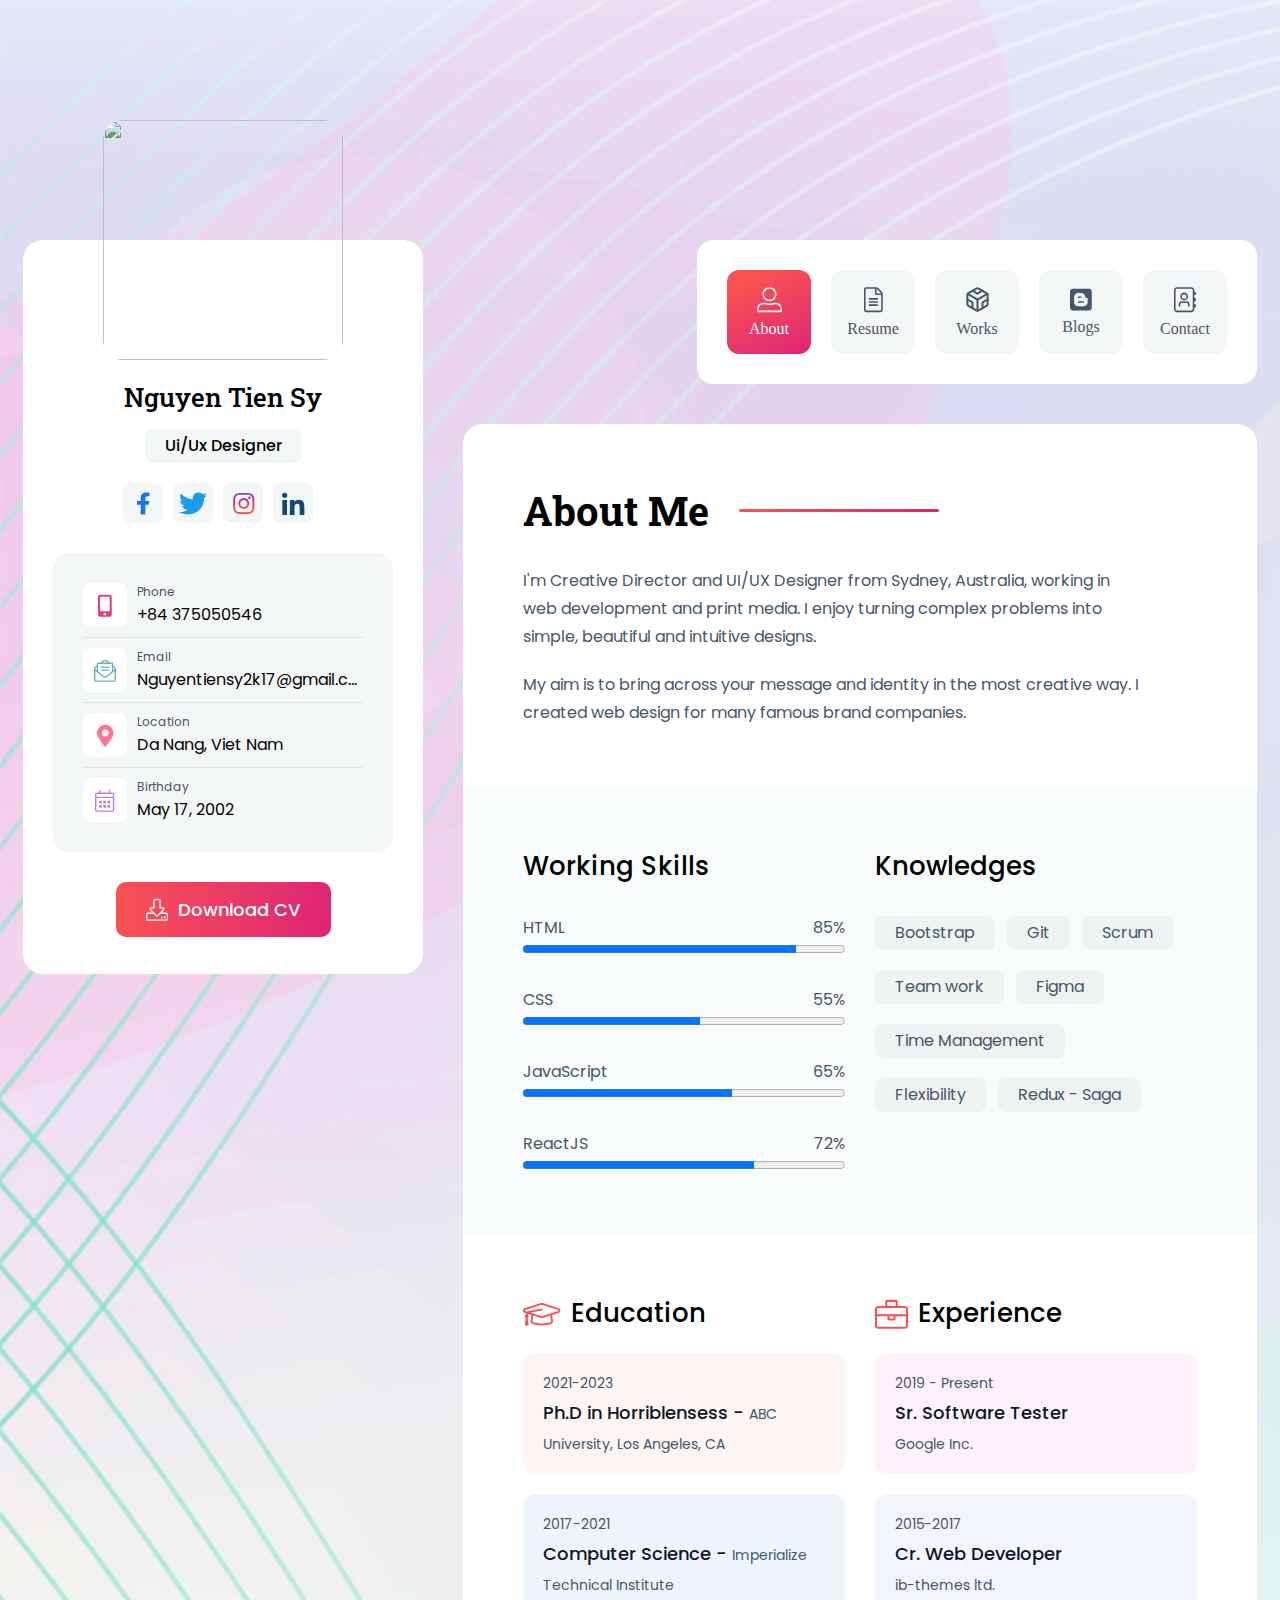
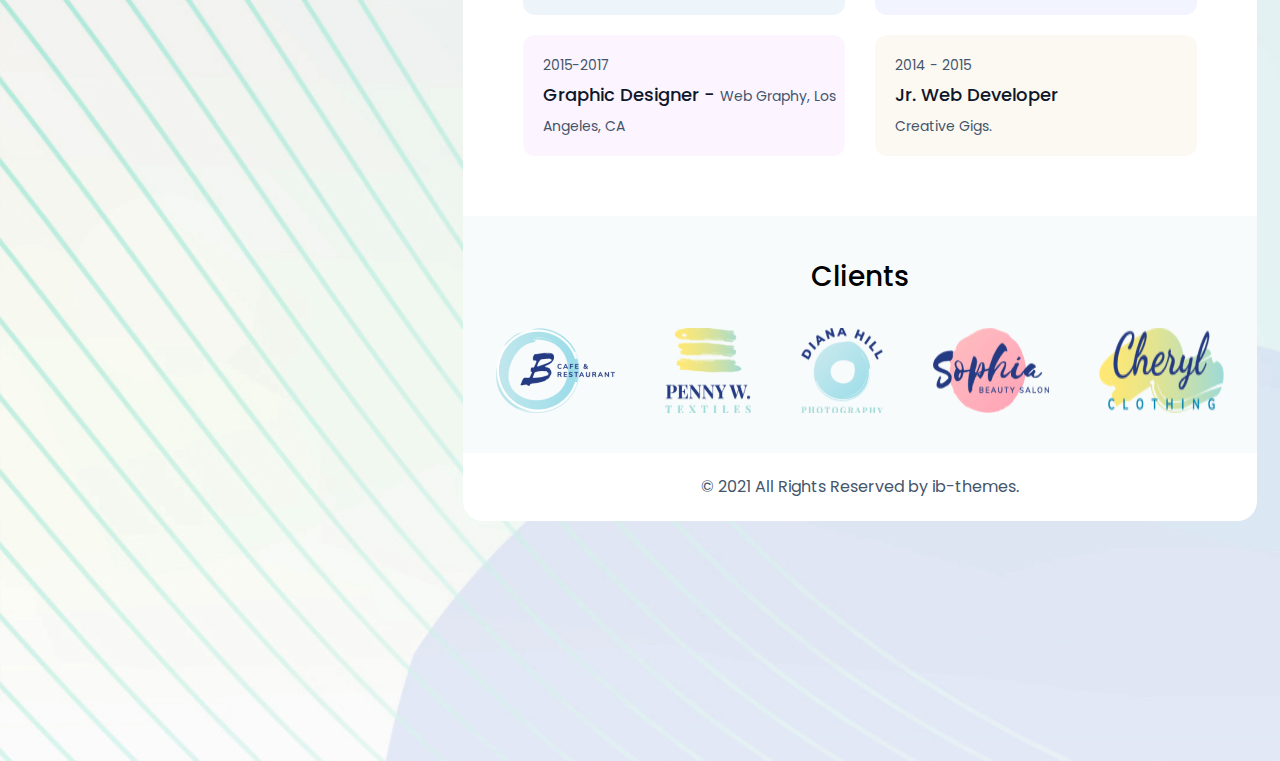
==== index.html @ fcc869c3 "first commit" ====
<!DOCTYPE html>
<html lang="en">
  <head>
    <meta charset="UTF-8" />
    <meta http-equiv="X-UA-Compatible" content="IE=edge" />
    <meta name="viewport" content="width=device-width, initial-scale=1.0" />
    <title>Nguyen Tien Sy</title>
    <link rel="stylesheet" href="./assets/css/style.css" />
    <link rel="stylesheet" href="./assets/css/responsive.css" />
    <link
      rel="shortcut icon"
      href="/assets/img/favicon-32x32.png"
      type="image/x-icon"
    />
    <link rel="preconnect" href="https://fonts.googleapis.com" />
    <link rel="preconnect" href="https://fonts.gstatic.com" crossorigin />
    <link
      href="https://fonts.googleapis.com/css2?family=Roboto+Slab:wght@500;700&display=swap"
      rel="stylesheet"
    />
    <link rel="preconnect" href="https://fonts.googleapis.com" />
    <link rel="preconnect" href="https://fonts.gstatic.com" crossorigin />
    <link
      href="https://fonts.googleapis.com/css2?family=Poppins:wght@400;500&display=swap"
      rel="stylesheet"
    />
  </head>
  <body>
    <div class="CV">
      <div class="wrapper">
        <div class="personal_info">
          <img class="personal_image" src="https://bom.so/t5BxIz" />
          <div class="info">
            <h2 class="personal_name">Nguyen Tien Sy</h2>
            <h5 class="personal_career">Ui/Ux Designer</h5>
            <div class="social">
              <a class="social_item" href="#" target="_blank">
                <img class="social_item_icon" src="./assets/icons/fb.svg" />
              </a>
              <a class="social_item" href="#" target="_blank">
                <img
                  class="social_item_icon"
                  src="./assets/icons/twitter.svg"
                />
              </a>
              <a class="social_item" href="#" target="_blank">
                <img class="social_item_icon" src="./assets/icons/ins.svg" />
              </a>
              <a class="social_item" href="#" target="_blank">
                <img
                  class="social_item_icon"
                  src="./assets/icons/linkedIn.svg"
                />
              </a>
            </div>
            <div class="personal_card">
              <div class="card_item">
                <div class="card_item_icons">
                  <img class="card_item_icon" src="/assets/icons/Phone.svg" />
                </div>
                <div class="card_item_contents">
                  <p class="card_item_title">Phone</p>
                  <p class="card_item_content">+84 375050546</p>
                </div>
              </div>
              <div class="card_item">
                <div class="card_item_icons">
                  <img class="card_item_icon" src="/assets/icons/Email.svg" />
                </div>
                <div class="card_item_contents">
                  <p class="card_item_title">Email</p>
                  <p class="card_item_content">Nguyentiensy2k17@gmail.com</p>
                </div>
              </div>
              <div class="card_item">
                <div class="card_item_icons">
                  <img
                    class="card_item_icon"
                    src="/assets/icons/Location.svg"
                  />
                </div>
                <div class="card_item_contents">
                  <p class="card_item_title">Location</p>
                  <p class="card_item_content">Da Nang, Viet Nam</p>
                </div>
              </div>
              <div class="card_item">
                <div class="card_item_icons">
                  <img
                    class="card_item_icon"
                    src="/assets/icons/Birthday.svg"
                  />
                </div>
                <div class="card_item_contents">
                  <p class="card_item_title">Birthday</p>
                  <p class="card_item_content">May 17, 2002</p>
                </div>
              </div>
            </div>
            <div>
              <button class="download_btn">
                <img class="btn_icon" src="/assets/icons/download.svg" />
                <span>Download CV</span>
              </button>
            </div>
          </div>
        </div>
        <div class="menu">
          <a href="#" class="menu_item active">
            <img class="item_icon" src="./assets/icons/About.svg" />
            <span class="item_title">About</span>
          </a>
          <a href="#" class="menu_item">
            <img class="item_icon" src="./assets/icons/resume.svg" />
            <span class="item_title">Resume</span>
          </a>
          <a href="#" class="menu_item">
            <img class="item_icon" src="./assets/icons/works.svg" />
            <span class="item_title">Works</span>
          </a>
          <a href="#" class="menu_item">
            <img class="item_icon" src="./assets/icons/blogs.svg" />
            <span class="item_title">Blogs</span>
          </a>
          <a href="#" class="menu_item">
            <img class="item_icon" src="./assets/icons/contact.svg" />
            <span class="item_title">Contact</span>
          </a>
        </div>
        <div class="about_section">
          <div class="title">
            <p class="title_content">About Me</p>
            <img class="title_bar" src="/assets/icons/bar.svg" />
          </div>
          <p class="content1">
            I'm Creative Director and UI/UX Designer from Sydney, Australia,
            working in web development and print media. I enjoy turning complex
            problems into simple, beautiful and intuitive designs.
          </p>
          <p class="content2">
            My aim is to bring across your message and identity in the most
            creative way. I created web design for many famous brand companies.
          </p>
          <div class="Skills_section">
            <div class="Skills">
              <p class="Skill_header">Working Skills</p>
              <div class="skill_items">
                <div class="skill_item">
                  <div class="skill_item_name">
                    <span>HTML</span>
                    <span>85%</span>
                  </div>
                  <div class="item_progress">
                    <progress max="100" value="85"></progress>
                  </div>
                </div>
                <div class="skill_item">
                  <div class="skill_item_name">
                    <span>CSS</span>
                    <span>55%</span>
                  </div>
                  <div class="item_progress">
                    <progress max="100" value="55"></progress>
                  </div>
                </div>
                <div class="skill_item">
                  <div class="skill_item_name">
                    <span>JavaScript</span>
                    <span>65%</span>
                  </div>
                  <div class="item_progress">
                    <progress max="100" value="65"></progress>
                  </div>
                </div>
                <div class="skill_item">
                  <div class="skill_item_name">
                    <span>ReactJS</span>
                    <span>72%</span>
                  </div>
                  <div class="item_progress">
                    <progress max="100" value="72"></progress>
                  </div>
                </div>
              </div>
            </div>
            <div class="knowledges">
              <p class="Skill_header">Knowledges</p>
              <div class="knowledge_items">
                <div class="knowledge_item">
                  <p>Bootstrap</p>
                </div>
                <div class="knowledge_item">
                  <p>Git</p>
                </div>
                <div class="knowledge_item">
                  <p>Scrum</p>
                </div>
                <div class="knowledge_item">
                  <p>Team work</p>
                </div>
                <div class="knowledge_item">
                  <p>Figma</p>
                </div>
                <div class="knowledge_item">
                  <p>Time Management</p>
                </div>
                <div class="knowledge_item">
                  <p>Flexibility</p>
                </div>
                <div class="knowledge_item">
                  <p>Redux - Saga</p>
                </div>
              </div>
            </div>
          </div>
          <div class="literacy">
            <div class="education">
              <div class="education_header">
                <img class="education_icon" src="/assets/icons/education.svg" />
                <p class="education_title">Education</p>
              </div>
              <div class="eudcation_infos">
                <div class="education_info">
                  <p>2021-2023</p>
                  <p>
                    <span>Ph.D in Horriblensess - </span>ABC University, Los
                    Angeles, CA
                  </p>
                </div>
                <div class="education_info">
                  <p>2017-2021</p>
                  <p>
                    <span>Computer Science - </span> Imperialize Technical
                    Institute
                  </p>
                </div>
                <div class="education_info">
                  <p>2015-2017</p>
                  <p>
                    <span>Graphic Designer - </span> Web Graphy, Los Angeles, CA
                  </p>
                </div>
              </div>
            </div>
            <div class="experience">
              <div class="experience_header">
                <img
                  class="experience_icon"
                  src="/assets/icons/experience.svg"
                />
                <p class="experience_title">Experience</p>
              </div>
              <div class="experience_infos">
                <div class="experience_info">
                  <p>2019 - Present</p>
                  <p>
                    <span>Sr. Software Tester</span> <br />
                    Google Inc.
                  </p>
                </div>
                <div class="experience_info">
                  <p>2015-2017</p>
                  <p>
                    <span>Cr. Web Developer</span> <br />
                    ib-themes ltd.
                  </p>
                </div>
                <div class="experience_info">
                  <p>2014 - 2015</p>
                  <p>
                    <span>Jr. Web Developer</span> <br />
                    Creative Gigs.
                  </p>
                </div>
              </div>
            </div>
          </div>
          <div class="clients_section">
            <div class="clients_title">Clients</div>
            <div class="clients_brand">
              <img class="brand" src="/assets/img/brand 1.png" />
              <img class="brand" src="/assets/img/brand 2.png" />
              <img class="brand" src="/assets/img/brand 3.png" />
              <img class="brand" src="/assets/img/brand 4.png" />
              <img class="brand" src="/assets/img/brand 5.png" />
            </div>
          </div>
          <div class="footer">
            <p>© 2021 All Rights Reserved by ib-themes.</p>
          </div>
        </div>
      </div>
    </div>
  </body>
</html>
---- assets/css/style.css ----
html{
    background-image:url(../icons/cv.svg);
    background-size: cover;
    background-repeat: no-repeat;
}

:root{
    --border-radius-default: 20px;
}

.CV {
    width: 100%;
    max-width: 1320px;
    padding-right: 15px;
    padding-left: 15px;
    margin-right: auto;
    margin-left: auto;
    margin-top: 40px;
    /* margin: 40px auto; */
    box-sizing: border-box;
}

.wrapper{
    margin: 240px auto;
    position: relative;
    height: fit-content;
    display: flex;
}

.personal_info{
    width: 100%;
    max-width: 400px;
    height: 734px;
    border-radius: var(--border-radius-default);
    background-color: #ffffff;
    box-sizing: border-box;
    display: flex;
    flex-direction: column;
    align-items: center;
    position: relative;
    margin-right: 40px;
}

.menu{
    border-radius: 16px;
    position: absolute;
    top: 0;
    right: 0;
    display: flex;
    background-color: #ffffff;
    padding: 30px;
    box-sizing: border-box;
    transition: 0.5s ease-in-out;
}

.menu_item{
    border-radius: 12px;
    width: 84px;
    height: 84px;
    display: flex;
    justify-content: center;
    align-items: center;
    background-color: #f3f6f6;
    flex-direction: column;
    margin-right: 20px;
    text-decoration: none;
}
.menu_item:hover{
    background-color: yellow;
}
.menu_item.active {
    background: linear-gradient(153.43deg, #FA5252 16.67%, #DD2476 100%);
}
.menu_item:last-child{
    margin-right: 0;
}
.item_icon{
    margin-bottom: 7px;
}
.item_icon:hover{
    color: #ffffff;
}
.item_title{
    margin: 0;
    color: #44566C;
}

.menu_item.active .item_title{
    color: #fff;
}

.personal_image{
    width: 240px;
    height: 240px;
    border-radius: 20px;
    position: absolute;
    left: 50%;
    /* transform: translateX(-50%);
    transform: translateY(-50%); */
    transform: translate(-50%, -50%);
}

.personal_name{
    display: flex;
    font-family: "Roboto Slab";
    font-size: 26px;
    font-style: normal;
    line-height: 34px;
    font-weight: 500;
    justify-content: center;
    margin: 140px 0 15px 0;
}

.info{
    /* display: flex; */
}

.personal_career{
    height: auto;
    width: fit-content;
    border-radius: 8px;
    font-family: "Poppins";
    font-style: normal;
    font-size: 16px;
    font-weight: 500;
    line-height: 24px;
    background-color: #F3F6F7;
    margin: 0 auto;
    padding: 5px 20px;
}
.social{
    display: flex;
    justify-content: center;
    margin-top: 20px;
}
.social_item{
    display: flex;
    justify-content: center;
    align-items: center;
    width: 40px;
    height: 40px;
    background-color: #F3F6F6;
    border-radius: 8px;
    margin-right: 10px;
}

.social_item_icon{
    width: auto;
    height: 23px;
}
.personal_card{
    width: 340px;
    display: flex;
    flex-direction: column;
    background-color:#F3F6F6;
    border-radius: 16px;
    justify-content: center;
    padding: 30px;
    box-sizing: border-box;
    margin-top: 30px; 
    margin-bottom: 30px;  
}

.card_item{
    display: flex;
    /* align-items: center; */
}

.card_item_icons{
    width: 44px;
    height: 44px;
    border-radius: 8px;
    background-color: #ffffff;
    display: flex;
    justify-content: center;
    align-items: center;
    margin-right: 10px;
}
.card_item_title{
    font-family: "Poppins";
    font-style: normal;
    font-weight: 400;
    font-size: 12px;
    line-height: 18px;
    margin: 0;
    margin-bottom: 2px;
    color: #44566C;
}
.card_item_content{
    margin: 0;
    font-family: "Poppins";
    font-style: normal;
    font-weight: 400;
    font-size: 16px;
    line-height: 24px;
    width: 220px;
    overflow: hidden;
    text-overflow: ellipsis;
}

.card_item:nth-child(-n+3) {
    border-bottom: 1px solid #E3E3E3;
    /* border-bottom: solid 1px #e3e3e3; */
    margin-bottom: 10px;  
    padding-bottom: 10px;
  }

.download_btn{
    width: 215px;
    height: 55px;
    border-radius: 10px;
    display: flex;
    align-items: center;
    justify-content: center;
    background: linear-gradient(93.74deg, #FA5252 0%, #DD2476 100%);
    margin: auto;
    border: none;
    padding: 14px 30px;
}
.download_btn span{
    color: #FFFFFF;
    font-family: "Poppins";
    font-weight: 500;
    font-size: 18px;
    line-height: 27px;
}
.btn_icon{
    margin-right: 10px;
    line-height: 22px;
}

.about_section{
    margin-top: 184px;
    flex: 1;
    /* height: 1200px; */
    background-color: #FFFFFF;
    border-radius: var(--border-radius-default);
    /* padding: 60px; */
    /* position: relative; */
}
.title{
    display: flex;
    margin-top: 60px;
    margin-left: 60px;
}
.title_content{
    font-family: "Roboto Slab";
    font-style: normal;
    font-weight: 700;
    font-size: 40px;
    margin: 0;
    line-height: 53px;
    margin-right: 30px;
    /* margin-bottom: 30px; */
}
.title_bar{
    
}

.content1{
    font-family: "Poppins";
    font-style: normal;
    font-weight: 400;
    font-size: 16px;
    line-height: 28px;
    color: #44566C;
    margin: 0;
    margin-top: 30px;
    margin-left: 60px;
    margin-right: 114px;
    width: auto;
    height: auto;
}
.content2{
    font-family: "Poppins";
    font-style: normal;
    font-weight: 400;
    font-size: 16px;
    line-height: 28px;
    color: #44566C;
    margin: 0;
    margin-top: 20px;
    margin-left: 60px;
    margin-right: 114px;
    width: auto;
    height: auto;
}

.Skills_section{
    display: flex;
    background-color: #F8FBFB;
    margin-top: 60px;
    /* position: absolute;
    right: 0;
    left: 0; */
    padding: 60px;
}

.Skill_header{
    margin: 0;
    margin-bottom: 30px;
    font-family: "Poppins";
    font-style: normal;
    font-weight: 500;
    font-size: 26px;
    line-height: 39px;
}

.Skills{
    display: flex;
    flex-direction: column;
    margin-right: 30px;
    flex: 1;
}
.skill_item_name{
    display: flex;
    justify-content: space-between;
    font-family: "Poppins";
    font-style: normal;
    font-weight: 400;
    font-size: 16px;
    line-height: 24px;
    color: #44566C;
}

.skill_item{
    margin-bottom: 30px;
}
.skill_item:last-child{
    margin-bottom: 0;
}

progress{
    width: 100%;
}
progress:nth-child(1){
    
}
.knowledges{
    flex: 1;
}
.knowledge_items{
    display: flex;
    flex-wrap: wrap;

}
.knowledge_item{
    display: flex;
    justify-content: center;
    align-items: center;
    width: auto;
    border-radius: 8px;
    padding: 5px 20px;
    background-color: #EDF2F2;
    margin-right: 12px;
    margin-bottom: 20px;
}
.knowledge_item p{
    font-family: "Poppins";
    font-style: normal;
    font-weight: 400;
    font-size: 16px;
    line-height: 24px;
    color: #44566C;
    margin: 0;
}

.literacy{
    display: flex;
    margin: 60px;
}
.education{
    flex: 1;
    /* margin: 0; */
    margin-right: 30px;
}
.education_header{
    display: flex;
    align-items: center;
    margin-bottom: 20px;
}

.education_icon{
    width: 38px;
    height: 30px;
    margin-right: 10px;
}
.education_title{
    font-family: "Poppins";
    font-style: normal;
    font-weight: 500;
    font-size: 26px;
    line-height: 39px;
    margin: 0;

}
.education_infos{

}
.education_info{
    box-sizing: border-box;
    margin-bottom: 20px;
    height: 120px;
    padding-top: 15px;
    padding-bottom: 15px;
    padding-left: 20px;
    border-radius: 12px;
    /* overflow: hidden;
    text-overflow: ellipsis; */
}
.education_info:first-child{
    background-color: #FFF4F4;
    height: auto;
}
.education_info:nth-child(2){
    background-color: #EEF5FA;
    height: auto;
}
.education_info:nth-child(3){
    background-color: #FCF4FF;
    height: auto;
    margin-bottom: 0;
}
.education_info p{
    margin: 0;
    font-family: "Poppins";
    font-style: normal;
    font-weight: 400;
    font-size: 14px;
    line-height: 30px;
    color: #44566C;
}

.education_info p span{
    font-family: "Poppins";
    font-style: normal;
    font-weight: 500;
    font-size: 18px;
    line-height: 30px;
    color: #0F172A;
}

.experience{
    flex: 1;
}
.experience_header{
    display: flex;
    align-items: center;
    margin-bottom: 20px;
}
.experience_icon{
    width: 33px;
    height: 30px;
    margin-right: 10px;
}
.experience_title{
    font-family: "Poppins";
    font-style: normal;
    font-weight: 500;
    font-size: 26px;
    line-height: 39px;
    margin: 0;
}
.experience_info{
    box-sizing: border-box;
    margin-bottom: 20px;
    height: 120px;
    padding-top: 15px;
    padding-bottom: 15px;
    padding-left: 20px;
    border-radius: 12px;
}
.experience_info p {
    margin: 0;
    font-family: "Poppins";
    font-style: normal;
    font-weight: 400;
    font-size: 14px;
    line-height: 30px;
    color: #44566C;
}
.experience_info p span{
    font-family: "Poppins";
    font-style: normal;
    font-weight: 500;
    font-size: 18px;
    line-height: 30px;
    color: #0F172A;
}
.experience_info:first-child{
    background-color: #FFF1FB;
    height: auto;
}
.experience_info:nth-child(2){
    background-color: #F2F4FF;
    height: auto;
}
.experience_info:nth-child(3){
    background-color: #FCF9F2;
    height: auto;
    margin-bottom: 0;
}

.clients_section{
    background-color: #F8FBFB;
    margin-top: 60px;
    display: flex;
    flex-direction: column;
    align-items: center;
}
.clients_title{
    margin-top: 40px;
    margin-bottom: 30px;
    font-family: "Poppins";
    font-style: normal;
    font-weight: 500;
    font-size: 28px;
    line-height: 42px;
}
.clients_brand{
    display: flex;
    margin-bottom: 40px;
    /* flex-wrap: wrap; */
    /* justify-content: space-around */
    /* margin-left: 60px; */
}
.brand{
    margin-right: 50px;
    /* margin-left: 60px; */
}
.brand:last-child{
    margin-right: 0;
}

.footer{
    display: flex;
    justify-content: center;
}

.footer p{
    margin: 0;
    margin-top: 20px;
    margin-bottom: 20px;
    font-family: "Poppins";
    font-style: normal;
    font-weight: 400;
    font-size: 16px;
    line-height: 28px;
    color: #44566C;
}
---- assets/css/responsive.css ----
/* 
@media (max-width: 767.99px){
    .menu{
        top: 0;
        right: unset;
        left: -110px;
        flex-direction: column;
        transform: scale(0.75);
        position: fixed;
    }
    .menu:hover{
        left: -20px;
    }
    .menu_item{
        margin-right: 0;
        margin-bottom: 20px;
    }

    .wrapper{
        flex-direction: column;
    }
    .personal_info{
        max-width: unset;
        margin-bottom: 60px;
    }
    .personal_card{
        width: auto;
    }
    .card_item_content{
        width: auto;
        overflow: hidden;
        text-overflow: ellipsis;
        -webkit-line-clamp: 1;
    }
    .about_section{
        margin-top: 0;
    }
    .Skills_section{
        flex-direction: column;
    }
    .Skills{
        margin-bottom: 50px;
    }
    .literacy{
        flex-direction: column;
    }
    .education{
        margin-bottom: 50px;
    }
    .brand{
    margin-right: 20px;
    }
} */


@media screen and (max-width: 1199.99px){
    .menu{
        top: 0;
        right: unset;
        left: -110px;
        flex-direction: column;
        transform: scale(0.75);
        position: fixed;
    }
    .menu:hover{
        left: -20px;
    }
    .menu_item{
        margin-right: 0;
        margin-bottom: 20px;
    }
    .wrapper{
        flex-direction: column;
    }
    .personal_info{
        max-width: unset;
        flex-direction: row;
        align-items: unset;
        padding: 60px;
        height: auto;
    }
    .personal_image{
        position: unset;
        transform: unset;
        margin-right: 30px;
    }
    .info{
        display:flex;
        flex-direction: column;
        flex: 1;
    }
    .personal_name{
        margin: 0;
        justify-content: unset;
    }
    .personal_career{
        margin: 0;
        margin-top: 15px;
    }
    .social{
        justify-content: unset;
    }
    .personal_card{
        width: auto;
    }
    .card_item_content{
        width: auto;
    }
    .download_btn{
        margin: 0;
    }
    .about_section{
        margin-top: 60px;
    }
}

@media screen and (max-width: 767.99px){
    .menu{
        top: 0;
        right: unset;
        left: -110px;
        flex-direction: column;
        transform: scale(0.75);
        position: fixed;
    }
    .menu:hover{
        left: -20px;
    }
    .menu_item{
        margin-right: 0;
        margin-bottom: 20px;
    }

    .wrapper{
        flex-direction: column;
    }
    .personal_info{
        max-width: unset;
        margin-bottom: 60px;
    }
    .personal_card{
        width: auto;
    }
    .card_item_content{
        width: auto;
        overflow: hidden;
        text-overflow: ellipsis;
        -webkit-line-clamp: 1;
    }
    .about_section{
        margin-top: 0;
    }
    .Skills_section{
        flex-direction: column;
    }
    .Skills{
        margin-bottom: 50px;
    }
    .literacy{
        flex-direction: column;
    }
    .education{
        margin-bottom: 50px;
    }
    .brand{
    margin-right: 20px;
    }
}
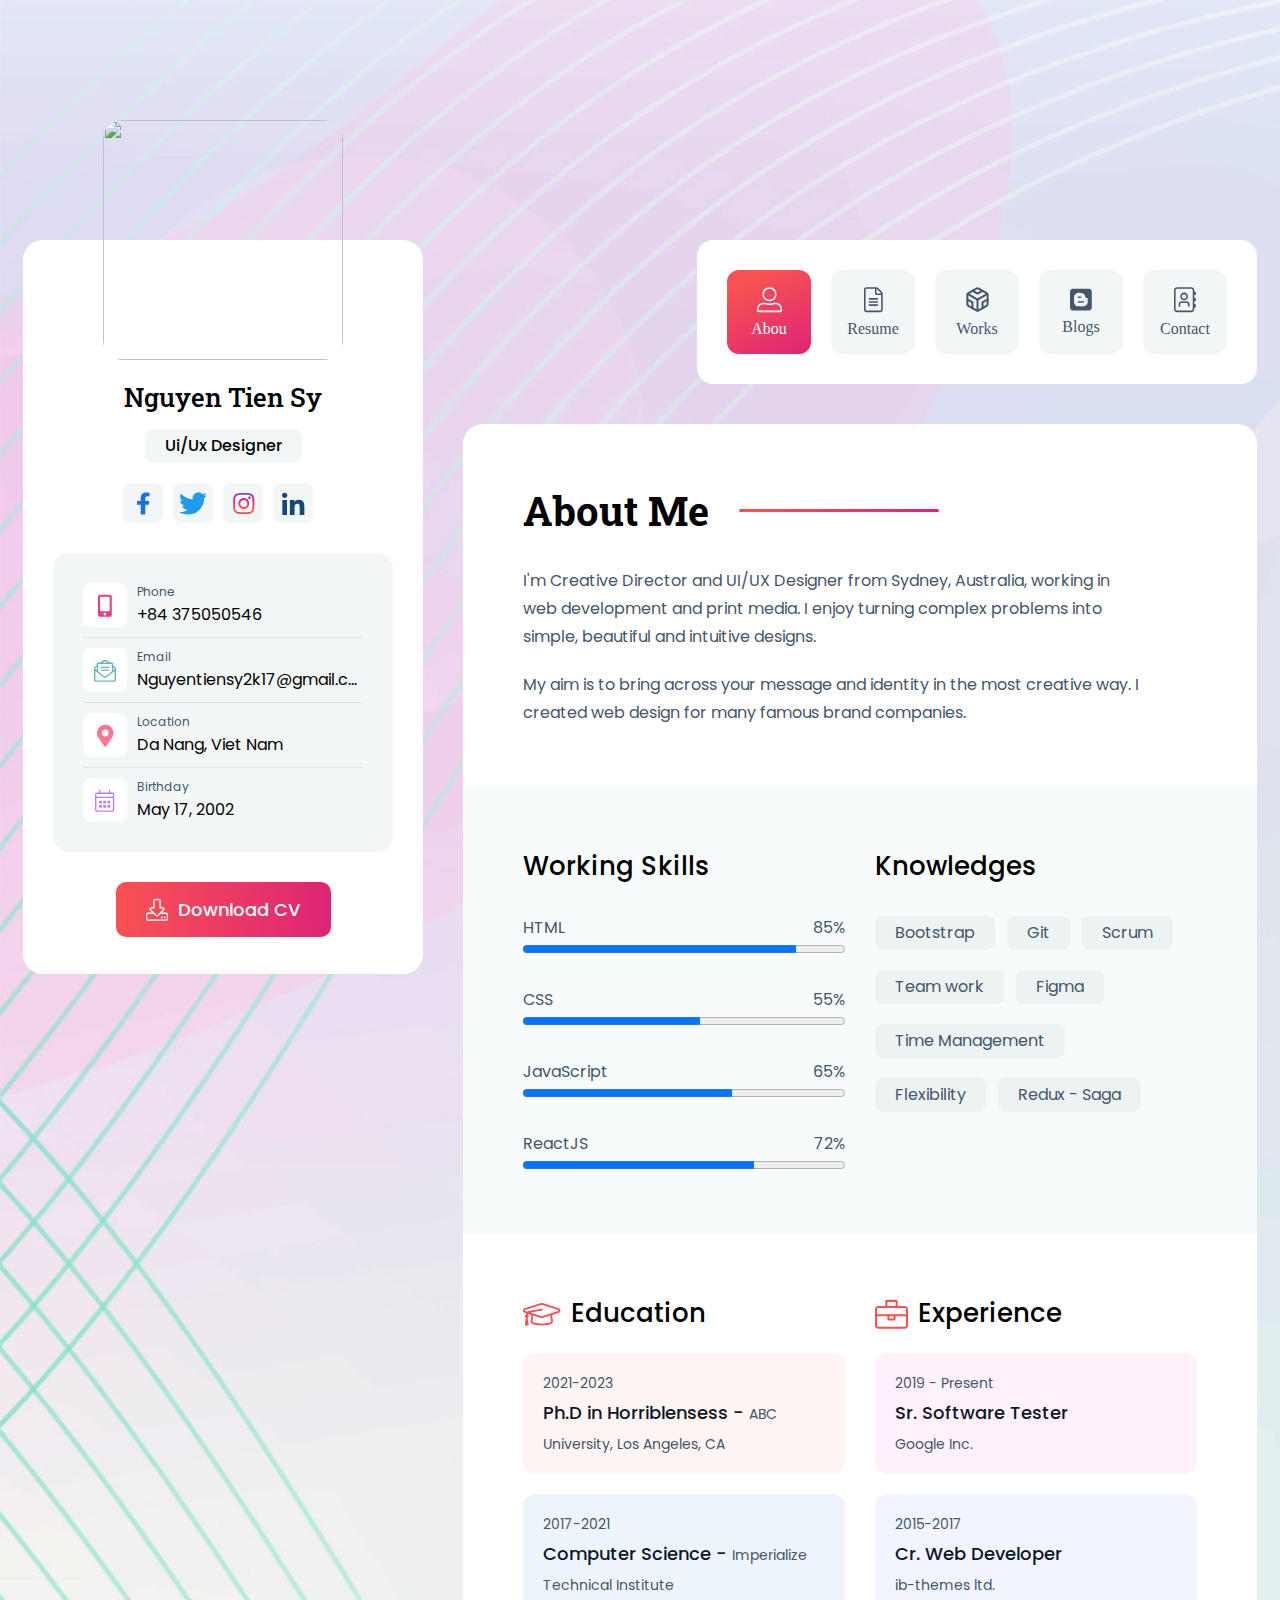
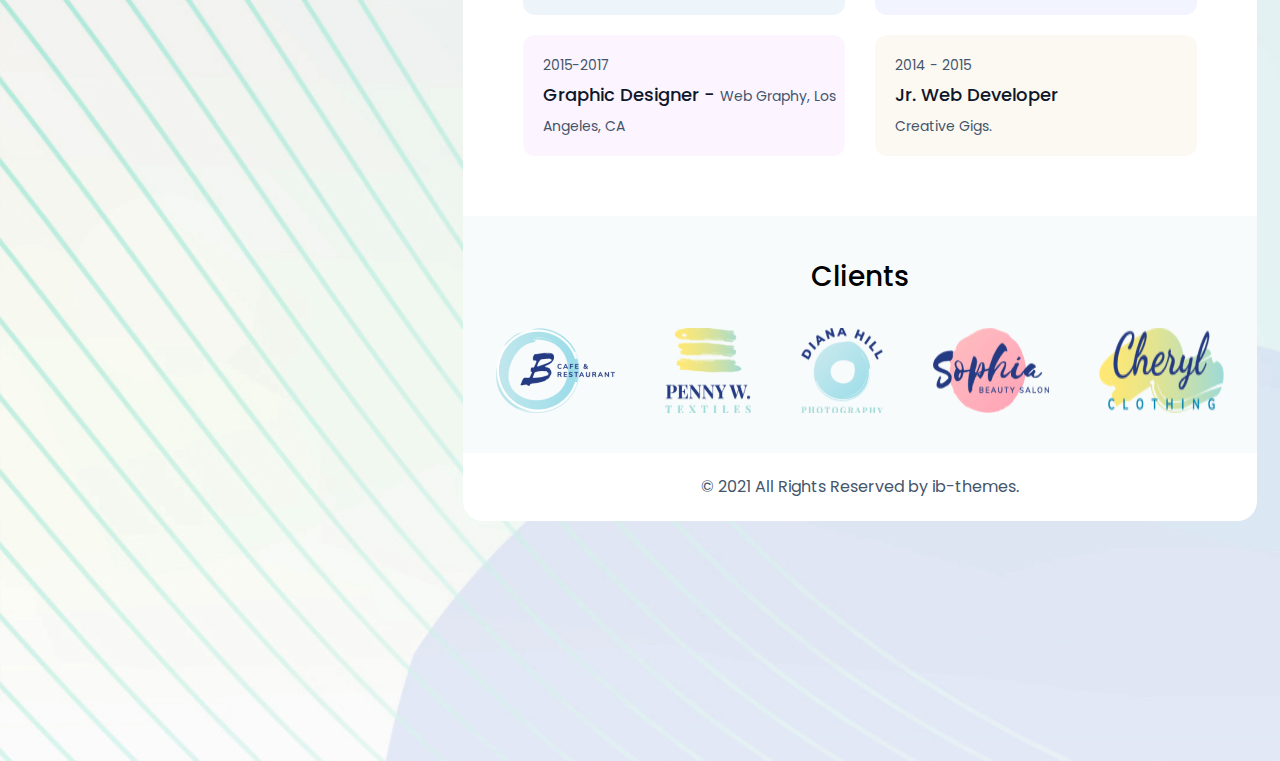
==== commit c9dd0f13: "change content" ====
--- a/index.html
+++ b/index.html
@@ -108,7 +108,7 @@
         <div class="menu">
           <a href="#" class="menu_item active">
             <img class="item_icon" src="./assets/icons/About.svg" />
-            <span class="item_title">About</span>
+            <span class="item_title">Abou</span>
           </a>
           <a href="#" class="menu_item">
             <img class="item_icon" src="./assets/icons/resume.svg" />
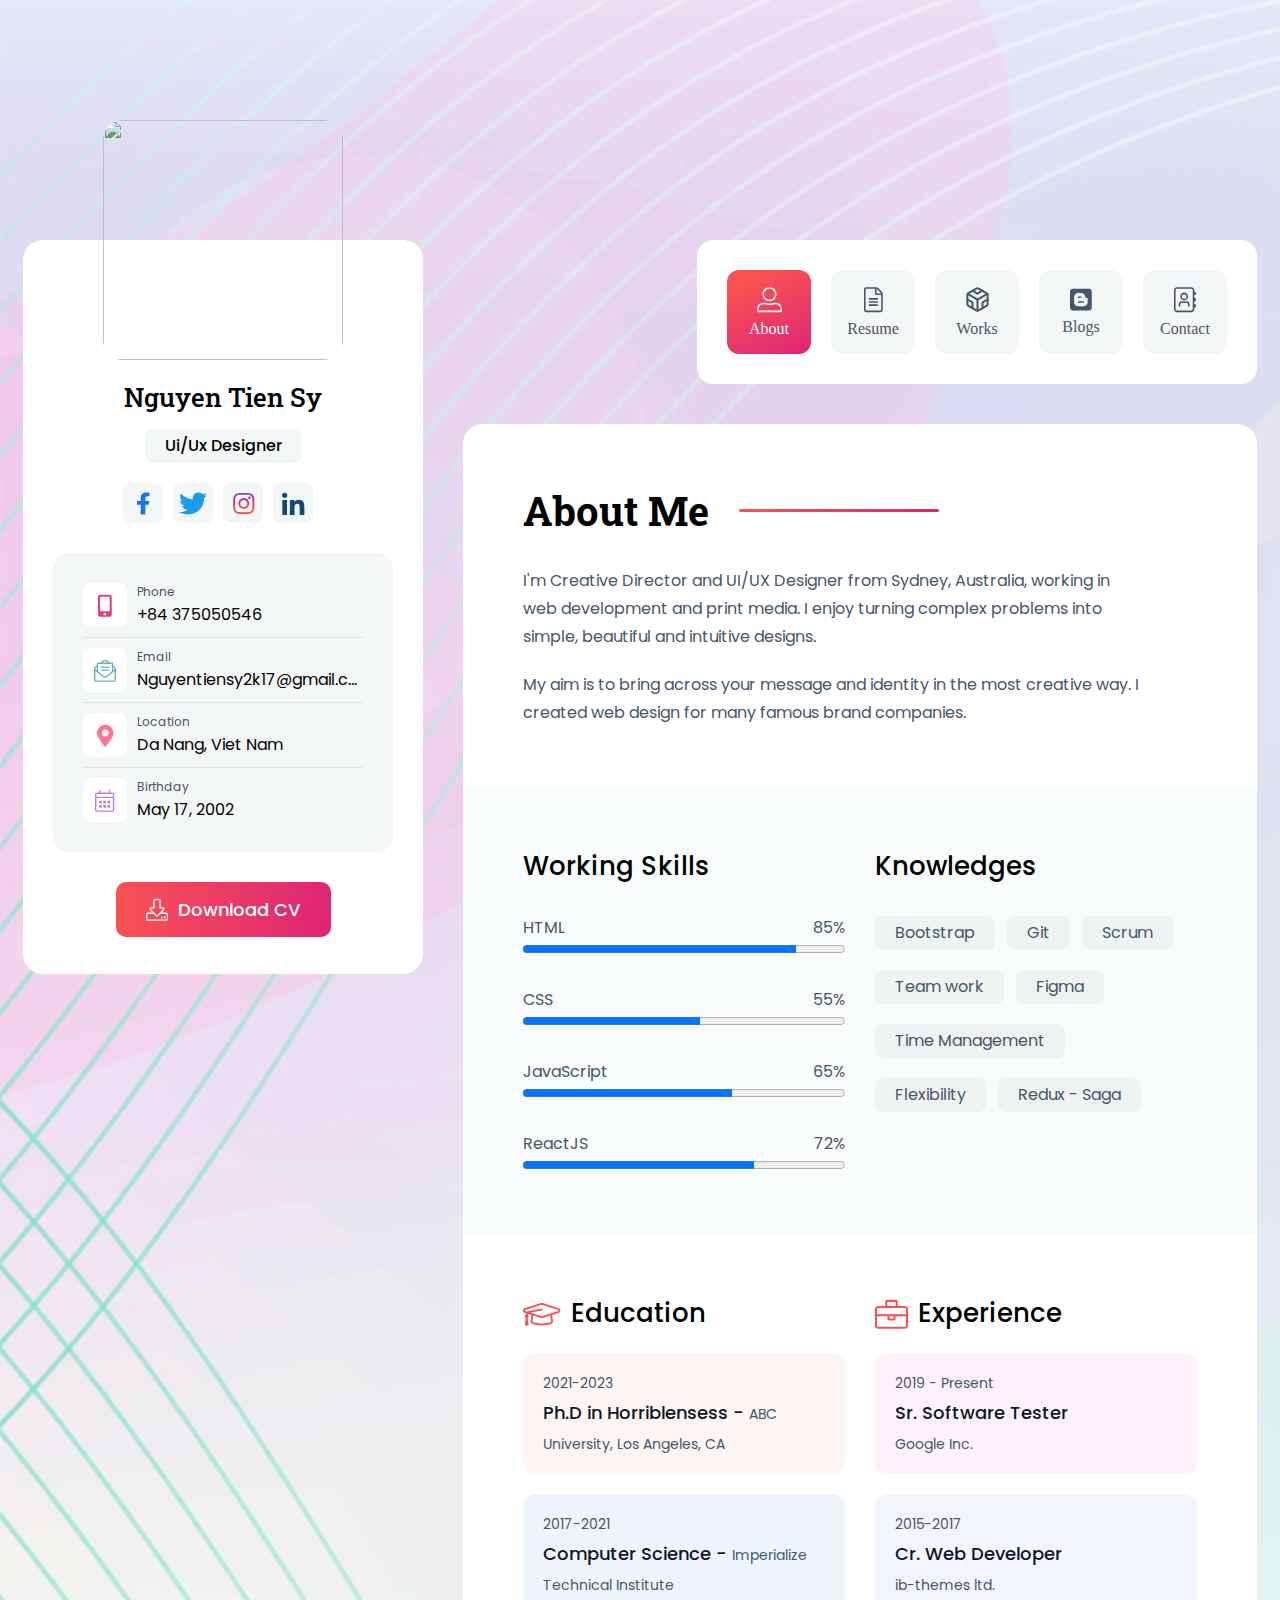
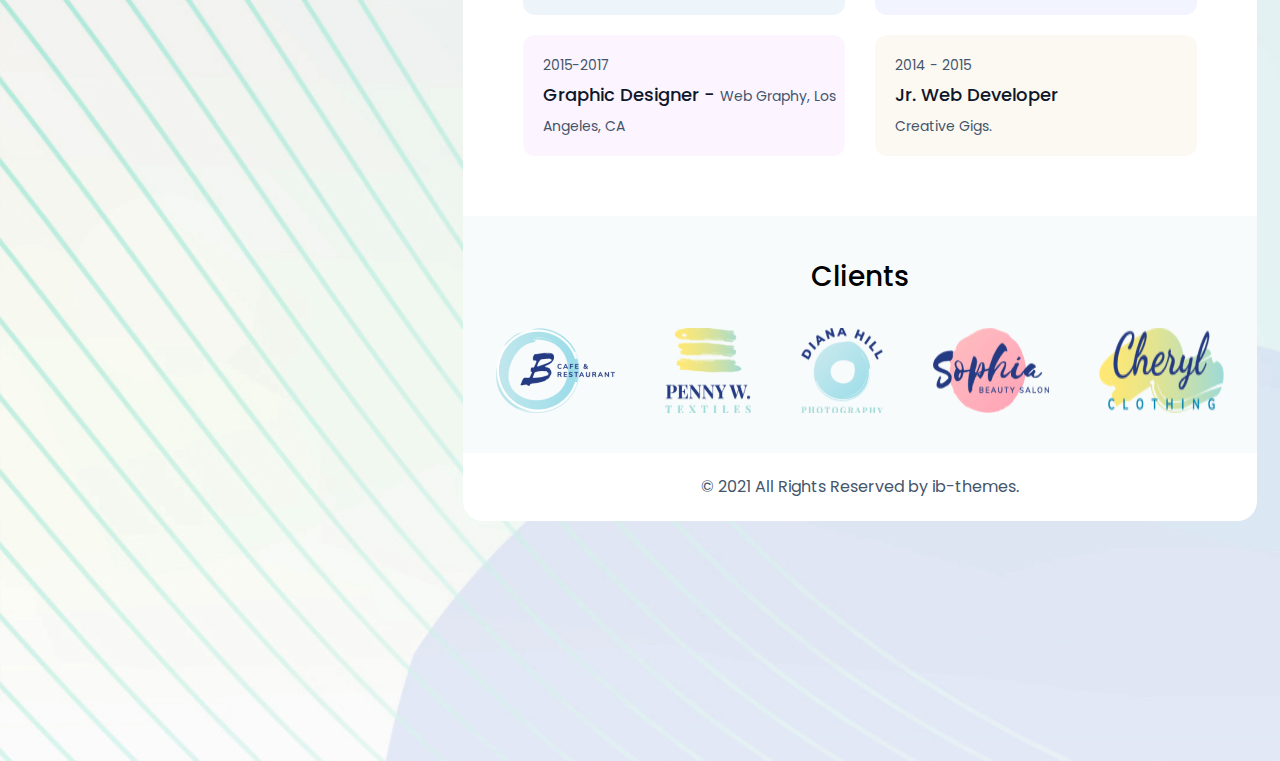
==== commit 71db2f1e: "change content" ====
--- a/index.html
+++ b/index.html
@@ -108,7 +108,7 @@
         <div class="menu">
           <a href="#" class="menu_item active">
             <img class="item_icon" src="./assets/icons/About.svg" />
-            <span class="item_title">Abou</span>
+            <span class="item_title">About</span>
           </a>
           <a href="#" class="menu_item">
             <img class="item_icon" src="./assets/icons/resume.svg" />
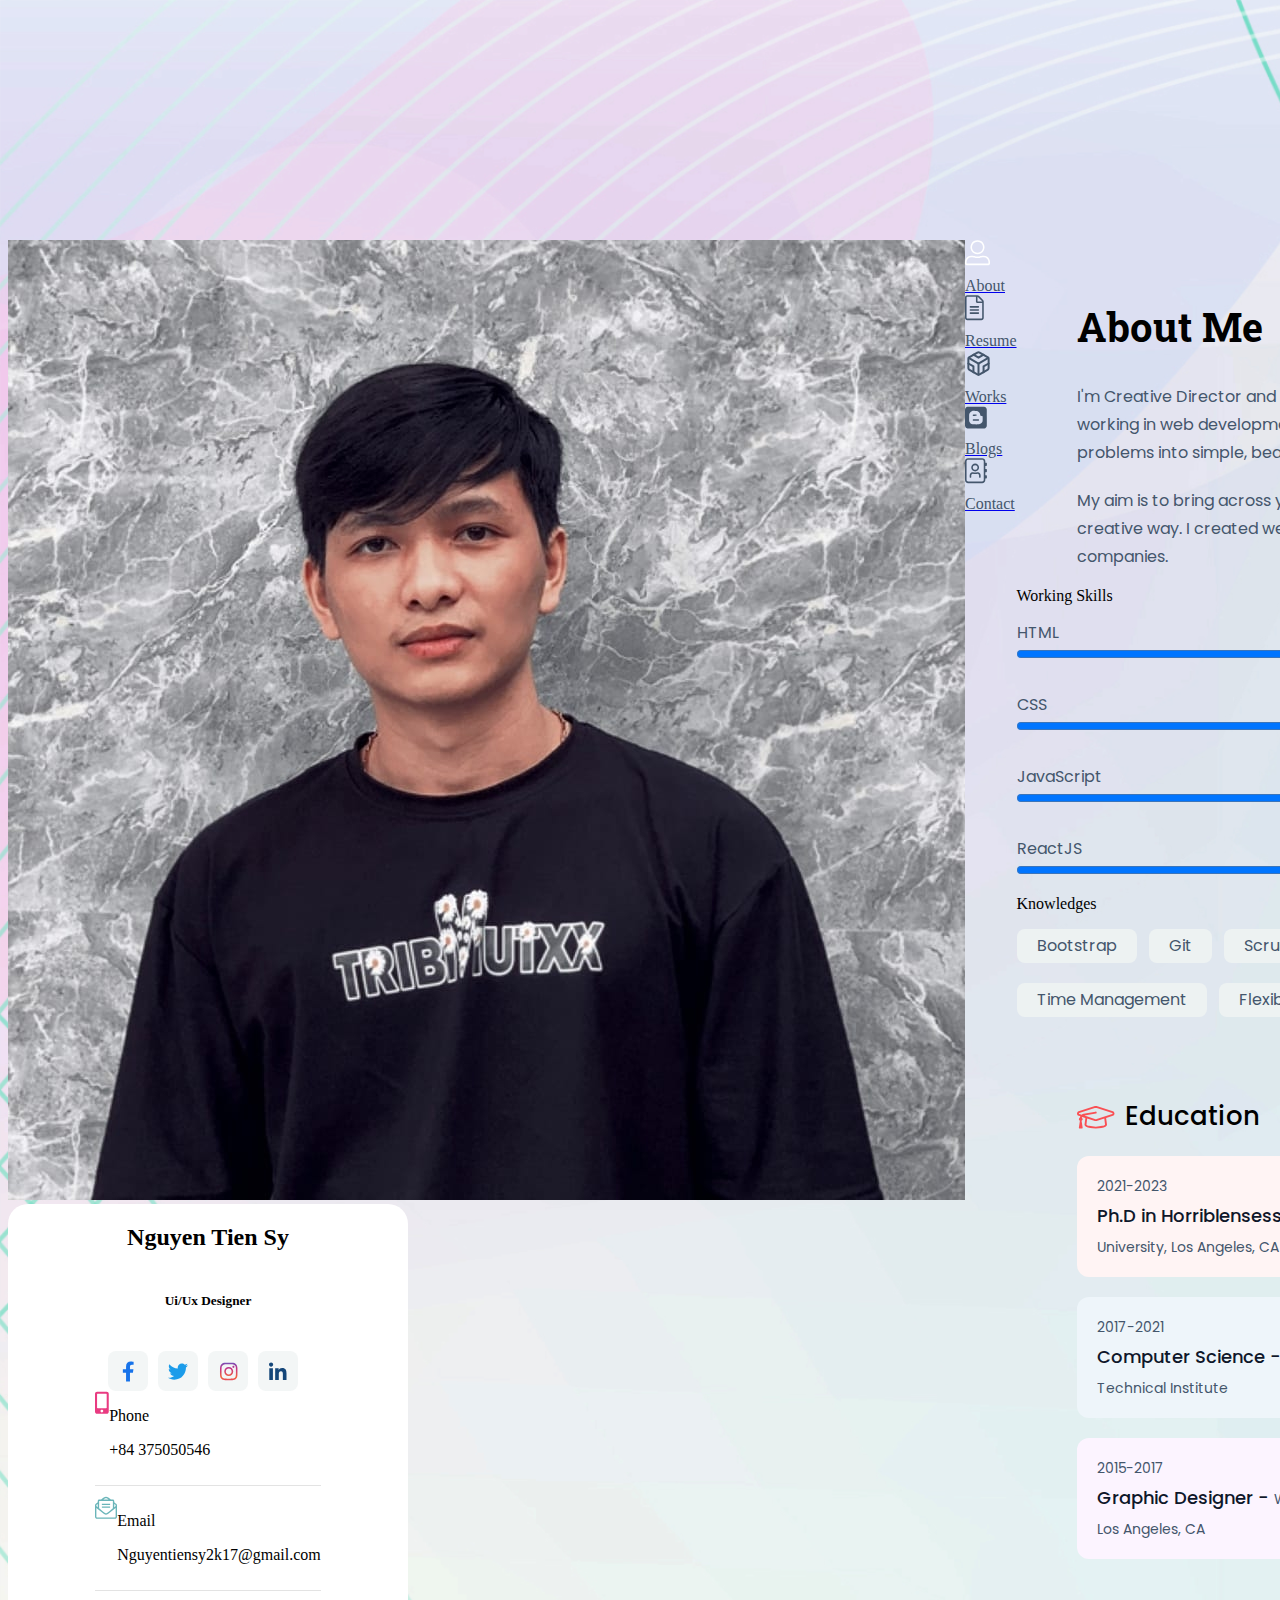
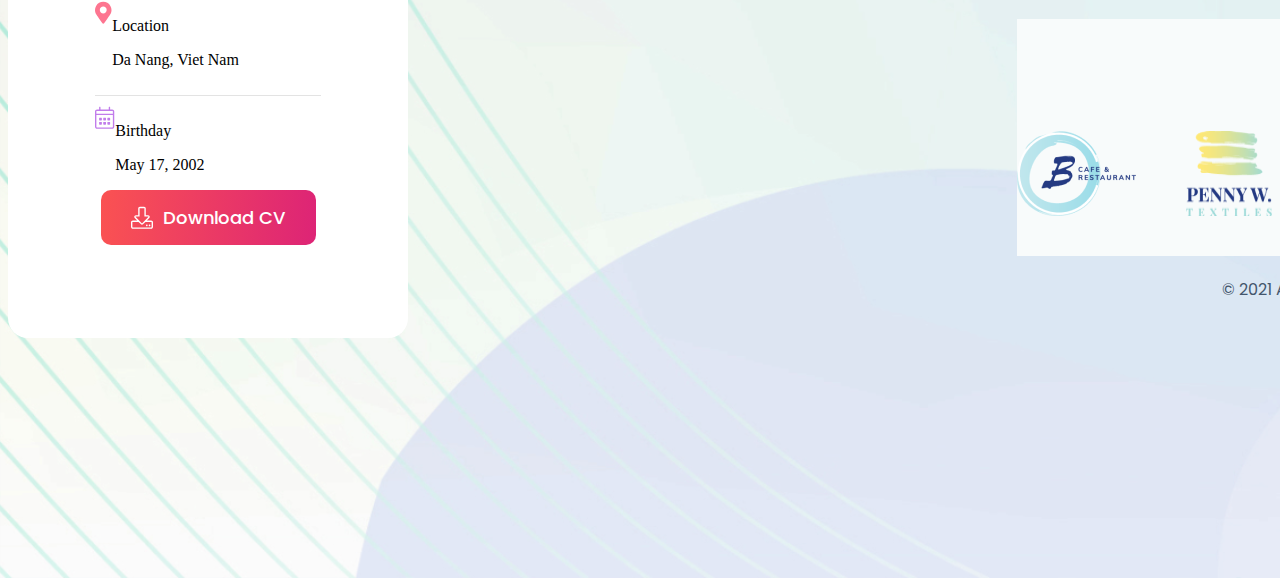
==== commit 18efe9f4: "First commit" ====
--- a/index.html
+++ b/index.html
@@ -26,74 +26,74 @@
     />
   </head>
   <body>
-    <div class="CV">
+    <div class="container">
       <div class="wrapper">
-        <div class="personal_info">
-          <img class="personal_image" src="https://bom.so/t5BxIz" />
-          <div class="info">
-            <h2 class="personal_name">Nguyen Tien Sy</h2>
-            <h5 class="personal_career">Ui/Ux Designer</h5>
+        <div class="sidebar">
+          <img class="ava" src="./assets/img/avatar.jpg" />
+          <div class="personal_info">
+            <h2 class="name">Nguyen Tien Sy</h2>
+            <h5 class="career">Ui/Ux Designer</h5>
             <div class="social">
-              <a class="social_item" href="#" target="_blank">
-                <img class="social_item_icon" src="./assets/icons/fb.svg" />
+              <a class="social_item" href="https://www.facebook.com/sy.nguyentien.127/" target="_blank">
+                <img class="social_icon" src="./assets/icons/fb.svg" />
               </a>
               <a class="social_item" href="#" target="_blank">
                 <img
-                  class="social_item_icon"
+                  class="social_icon"
                   src="./assets/icons/twitter.svg"
                 />
               </a>
               <a class="social_item" href="#" target="_blank">
-                <img class="social_item_icon" src="./assets/icons/ins.svg" />
+                <img class="social_icon" src="./assets/icons/ins.svg" />
               </a>
               <a class="social_item" href="#" target="_blank">
                 <img
-                  class="social_item_icon"
+                  class="social_icon"
                   src="./assets/icons/linkedIn.svg"
                 />
               </a>
             </div>
-            <div class="personal_card">
-              <div class="card_item">
-                <div class="card_item_icons">
-                  <img class="card_item_icon" src="/assets/icons/Phone.svg" />
-                </div>
-                <div class="card_item_contents">
-                  <p class="card_item_title">Phone</p>
-                  <p class="card_item_content">+84 375050546</p>
-                </div>
-              </div>
-              <div class="card_item">
-                <div class="card_item_icons">
-                  <img class="card_item_icon" src="/assets/icons/Email.svg" />
-                </div>
-                <div class="card_item_contents">
-                  <p class="card_item_title">Email</p>
-                  <p class="card_item_content">Nguyentiensy2k17@gmail.com</p>
-                </div>
-              </div>
-              <div class="card_item">
-                <div class="card_item_icons">
+            <div class="card">
+              <div class="card_item">
+                <div class="card_icons">
+                  <img class="card_icon" src="/assets/icons/Phone.svg" />
+                </div>
+                <div class="card_contents">
+                  <p class="card_title">Phone</p>
+                  <p class="card_content">+84 375050546</p>
+                </div>
+              </div>
+              <div class="card_item">
+                <div class="card_icons">
+                  <img class="card_icon" src="/assets/icons/Email.svg" />
+                </div>
+                <div class="card_contents">
+                  <p class="card_title">Email</p>
+                  <p class="card_content">Nguyentiensy2k17@gmail.com</p>
+                </div>
+              </div>
+              <div class="card_item">
+                <div class="card_icons">
                   <img
-                    class="card_item_icon"
+                    class="card_icon"
                     src="/assets/icons/Location.svg"
                   />
                 </div>
-                <div class="card_item_contents">
-                  <p class="card_item_title">Location</p>
-                  <p class="card_item_content">Da Nang, Viet Nam</p>
-                </div>
-              </div>
-              <div class="card_item">
-                <div class="card_item_icons">
+                <div class="card_contents">
+                  <p class="card_title">Location</p>
+                  <p class="card_content">Da Nang, Viet Nam</p>
+                </div>
+              </div>
+              <div class="card_item">
+                <div class="card_icons">
                   <img
-                    class="card_item_icon"
+                    class="card_icon"
                     src="/assets/icons/Birthday.svg"
                   />
                 </div>
-                <div class="card_item_contents">
-                  <p class="card_item_title">Birthday</p>
-                  <p class="card_item_content">May 17, 2002</p>
+                <div class="card_contents">
+                  <p class="card_title">Birthday</p>
+                  <p class="card_content">May 17, 2002</p>
                 </div>
               </div>
             </div>
@@ -105,29 +105,29 @@
             </div>
           </div>
         </div>
-        <div class="menu">
-          <a href="#" class="menu_item active">
+        <div class="navbar">
+          <a href="#" class="nav_item active">
             <img class="item_icon" src="./assets/icons/About.svg" />
             <span class="item_title">About</span>
           </a>
-          <a href="#" class="menu_item">
+          <a href="#" class="nav_item">
             <img class="item_icon" src="./assets/icons/resume.svg" />
             <span class="item_title">Resume</span>
           </a>
-          <a href="#" class="menu_item">
+          <a href="#" class="nav_item">
             <img class="item_icon" src="./assets/icons/works.svg" />
             <span class="item_title">Works</span>
           </a>
-          <a href="#" class="menu_item">
+          <a href="#" class="nav_item">
             <img class="item_icon" src="./assets/icons/blogs.svg" />
             <span class="item_title">Blogs</span>
           </a>
-          <a href="#" class="menu_item">
+          <a href="#" class="nav_item">
             <img class="item_icon" src="./assets/icons/contact.svg" />
             <span class="item_title">Contact</span>
           </a>
         </div>
-        <div class="about_section">
+        <div class="main">
           <div class="title">
             <p class="title_content">About Me</p>
             <img class="title_bar" src="/assets/icons/bar.svg" />
@@ -141,9 +141,9 @@
             My aim is to bring across your message and identity in the most
             creative way. I created web design for many famous brand companies.
           </p>
-          <div class="Skills_section">
-            <div class="Skills">
-              <p class="Skill_header">Working Skills</p>
+          <div class="skills_section">
+            <div class="skills">
+              <p class="skill_header">Working Skills</p>
               <div class="skill_items">
                 <div class="skill_item">
                   <div class="skill_item_name">
@@ -184,7 +184,7 @@
               </div>
             </div>
             <div class="knowledges">
-              <p class="Skill_header">Knowledges</p>
+              <p class="skill_header">Knowledges</p>
               <div class="knowledge_items">
                 <div class="knowledge_item">
                   <p>Bootstrap</p>
